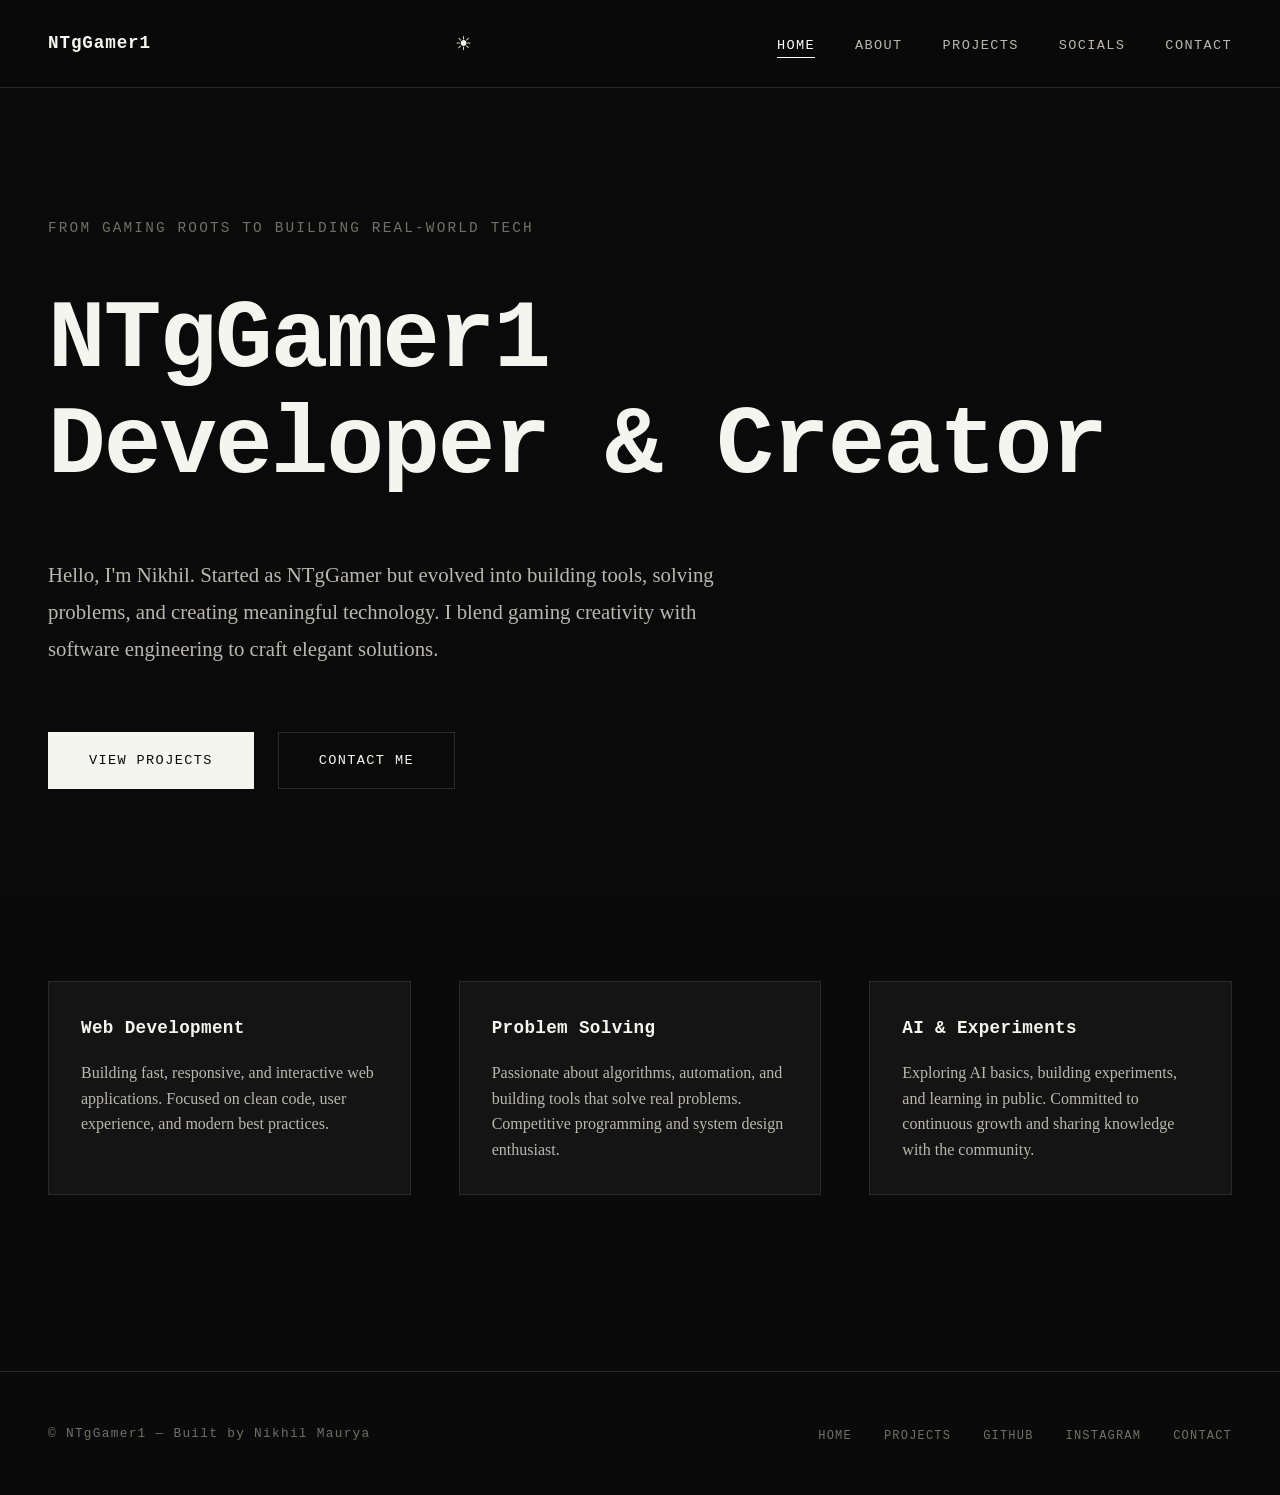
==== index.html @ 510b232a "feat: Add dark/light mode toggle with local storage persistence - Add theme toggle button in navigat" ====
<!DOCTYPE html>
<html lang="en">
<head>

    <meta charset="UTF-8">
    <meta name="viewport" content="width=device-width, initial-scale=1.0">
    <title>NTgGamer1 | Developer & Creator</title>
    <meta name="description" content="NTgGamer1 - Nikhil Maurya. Developer, creator, and builder blending gaming creativity with software engineering.">
    <link rel="stylesheet" href="/Styles/styles.css">
</head>
<body>
    <!-- Navigation -->
    <nav role="navigation" aria-label="Main navigation">
        <div class="container">
            <a href="index.html" class="nav-brand" aria-label="Home">NTgGamer1</a>
            <button class="hamburger" id="hamburgerBtn" aria-label="Toggle navigation menu" aria-expanded="false">
                <span class="hamburger-line"></span>
                <span class="hamburger-line"></span>
                <span class="hamburger-line"></span>
            </button>
            <button class="theme-toggle" id="themeToggle" aria-label="Toggle dark/light mode">
                <span id="themeIcon">☀</span>
            </button>
            <ul class="nav-links" id="navMenu">
                <li><a href="index.html" class="nav-link active">Home</a></li>
                <li><a href="about.html" class="nav-link">About</a></li>
                <li><a href="projects.html" class="nav-link">Projects</a></li>
                <li><a href="socials.html" class="nav-link">Socials</a></li>
                <li><a href="contact.html" class="nav-link">Contact</a></li>
            </ul>
        </div>
    </nav>
    <!-- Main Content -->
    <main>
        <!-- Home Page -->
        <section class="page active">
            <div class="container">
                <div class="hero">
                    <div class="hero-subtitle">From gaming roots to building real-world tech</div>
                    <h1>NTgGamer1<br>Developer & Creator</h1>
                    <p class="hero-description">
                        Hello, I'm Nikhil. Started as NTgGamer but evolved into building tools, solving problems, 
                        and creating meaningful technology. I blend gaming creativity with software engineering to craft 
                        elegant solutions.
                    </p>
                    <div class="cta-buttons">
                        <a href="projects.html" class="btn btn-primary">View Projects</a>
                        <a href="contact.html" class="btn">Contact Me</a>
                    </div>
                </div>
                
                <div class="highlights">
                    <div class="highlight-card">
                        <h3>Web Development</h3>
                        <p>
                            Building fast, responsive, and interactive web applications. 
                            Focused on clean code, user experience, and modern best practices.
                        </p>
                    </div>
                    <div class="highlight-card">
                        <h3>Problem Solving</h3>
                        <p>
                            Passionate about algorithms, automation, and building tools that solve real problems. 
                            Competitive programming and system design enthusiast.
                        </p>
                    </div>
                    <div class="highlight-card">
                        <h3>AI & Experiments</h3>
                        <p>
                            Exploring AI basics, building experiments, and learning in public. 
                            Committed to continuous growth and sharing knowledge with the community.
                        </p>
                    </div>
                </div>
            </div>
        </section>
    </main>
     <!-- Footer -->
    <footer>
        <div class="container">
            <div class="footer-tagline">© NTgGamer1 — Built by Nikhil Maurya</div>
            <ul class="footer-links">
                <li><a href="index.html">Home</a></li>
                <li><a href="projects.html">Projects</a></li>
                <li><a href="https://github.com/ntggamer1" target="_blank" rel="noopener noreferrer">GitHub</a></li>
                <li><a href="https://www.instagram.com/_fitnikhil01/" target="_blank" rel="noopener noreferrer">Instagram</a></li>
                <li><a href="contact.html">Contact</a></li>
            </ul>
        </div>
    </footer>


    <script src="/JavaScript/script.js"></script>
</body>
</html>
---- Styles/styles.css ----
/* CSS Variables */
:root {
    --color-bg-primary: #0a0a0a;
    --color-bg-secondary: #141414;
    --color-bg-tertiary: #1c1c1c;
    --color-text-primary: #f5f5f0;
    --color-text-secondary: #b8b8b0;
    --color-text-muted: #707068;
    --color-accent: #e8e8e0;
    --color-border: #2a2a2a;
    --color-hover: #ffffff;
    
    --font-display: 'Courier New', monospace;
    --font-body: 'Georgia', serif;
    --font-mono: 'Consolas', 'Monaco', monospace;
    
    --transition-smooth: all 0.4s cubic-bezier(0.4, 0, 0.2, 1);
    --transition-fast: all 0.2s ease;
}

/* Global Resets */
* {
    margin: 0;
    padding: 0;
    box-sizing: border-box;
}

html {
    scroll-behavior: smooth;
    font-size: 16px;
}

body {
    font-family: var(--font-body);
    background-color: var(--color-bg-primary);
    color: var(--color-text-primary);
    line-height: 1.7;
    overflow-x: hidden;
    position: relative;
}

/* Background Grain Effect */
body::before {
    content: '';
    position: fixed;
    top: 0;
    left: 0;
    width: 100%;
    height: 100%;
    background-image: 
        repeating-linear-gradient(
            0deg,
            transparent,
            transparent 2px,
            rgba(255, 255, 255, 0.01) 2px,
            rgba(255, 255, 255, 0.01) 4px
        );
    pointer-events: none;
    z-index: 1;
    opacity: 0.5;
}

/* Navigation */
nav {
    position: fixed;
    top: 0;
    left: 0;
    right: 0;
    background: rgba(10, 10, 10, 0.95);
    backdrop-filter: blur(10px);
    border-bottom: 1px solid var(--color-border);
    padding: 1.5rem 3rem;
    z-index: 100;
    animation: slideDown 0.6s ease;
}

@keyframes slideDown {
    from {
        transform: translateY(-100%);
        opacity: 0;
    }
    to {
        transform: translateY(0);
        opacity: 1;
    }
}

nav .container {
    max-width: 1400px;
    margin: 0 auto;
    display: flex;
    justify-content: space-between;
    align-items: center;
}

.nav-brand {
    font-family: var(--font-display);
    font-size: 1.1rem;
    letter-spacing: 0.05em;
    color: var(--color-text-primary);
    text-decoration: none;
    font-weight: bold;
}

.nav-links {
    display: flex;
    gap: 2.5rem;
    list-style: none;
}

.nav-links a {
    font-family: var(--font-mono);
    font-size: 0.85rem;
    color: var(--color-text-secondary);
    text-decoration: none;
    text-transform: uppercase;
    letter-spacing: 0.1em;
    transition: var(--transition-fast);
    position: relative;
}

.nav-links a::after {
    content: '';
    position: absolute;
    bottom: -5px;
    left: 0;
    width: 0;
    height: 1px;
    background: var(--color-hover);
    transition: var(--transition-fast);
}

.nav-links a:hover,
.nav-links a.active {
    color: var(--color-hover);
}

.nav-links a:hover::after,
.nav-links a.active::after {
    width: 100%;
}

/* Hamburger Menu */
.hamburger {
    display: none;
    flex-direction: column;
    background: none;
    border: none;
    cursor: pointer;
    padding: 0.5rem;
    z-index: 101;
}

.hamburger-line {
    width: 25px;
    height: 2px;
    background: var(--color-text-primary);
    margin: 5px 0;
    transition: var(--transition-smooth);
    border-radius: 2px;
}

.hamburger.active .hamburger-line:nth-child(1) {
    transform: rotate(45deg) translate(8px, 8px);
}

.hamburger.active .hamburger-line:nth-child(2) {
    opacity: 0;
}

.hamburger.active .hamburger-line:nth-child(3) {
    transform: rotate(-45deg) translate(8px, -8px);
}

/* Theme Toggle Button */
.theme-toggle {
    background: none;
    border: none;
    color: var(--color-text-primary);
    font-size: 1.2rem;
    cursor: pointer;
    padding: 0.5rem;
    display: flex;
    align-items: center;
    justify-content: center;
    transition: var(--transition-smooth);
}

.theme-toggle:hover {
    color: var(--color-accent);
    transform: rotate(20deg);
}

/* Light Mode */
body.light-mode {
    --color-bg-primary: #ffffff;
    --color-bg-secondary: #f5f5f5;
    --color-bg-tertiary: #eeeeee;
    --color-text-primary: #0a0a0a;
    --color-text-secondary: #333333;
    --color-text-muted: #666666;
    --color-accent: #333333;
    --color-border: #d0d0d0;
    --color-hover: #000000;
}

body.light-mode nav {
    background: rgba(255, 255, 255, 0.95);
}

/* Main Container */
main {
    position: relative;
    z-index: 2;
}

/* Page Sections */
.page {
    display: none;
    min-height: 100vh;
    padding: 120px 3rem 80px;
    animation: fadeIn 0.6s ease;
}

.page.active {
    display: block;
}

@keyframes fadeIn {
    from {
        opacity: 0;
        transform: translateY(20px);
    }
    to {
        opacity: 1;
        transform: translateY(0);
    }
}

.container {
    max-width: 1400px;
    margin: 0 auto;
}

/* Typography */
h1 {
    font-family: var(--font-display);
    font-size: clamp(3rem, 8vw, 6rem);
    line-height: 1.1;
    letter-spacing: -0.02em;
    margin-bottom: 1.5rem;
    font-weight: bold;
}

h2 {
    font-family: var(--font-display);
    font-size: clamp(2rem, 5vw, 3.5rem);
    line-height: 1.2;
    margin-bottom: 1rem;
    letter-spacing: -0.01em;
}

h3 {
    font-family: var(--font-mono);
    font-size: 1.5rem;
    margin-bottom: 0.75rem;
    letter-spacing: 0.02em;
}

p {
    font-size: 1.1rem;
    color: var(--color-text-secondary);
    max-width: 70ch;
}

/* Hero Section */
.hero {
    display: flex;
    flex-direction: column;
    justify-content: center;
    min-height: 85vh;
    gap: 2rem;
}

.hero-subtitle {
    font-family: var(--font-mono);
    font-size: 0.9rem;
    color: var(--color-text-muted);
    text-transform: uppercase;
    letter-spacing: 0.15em;
    margin-bottom: 1rem;
}

.hero-description {
    font-size: 1.3rem;
    color: var(--color-text-secondary);
    max-width: 65ch;
    line-height: 1.8;
    margin-bottom: 2rem;
}

.cta-buttons {
    display: flex;
    gap: 1.5rem;
    flex-wrap: wrap;
}

.btn {
    font-family: var(--font-mono);
    padding: 1rem 2.5rem;
    font-size: 0.85rem;
    text-transform: uppercase;
    letter-spacing: 0.1em;
    text-decoration: none;
    border: 1px solid var(--color-border);
    background: transparent;
    color: var(--color-text-primary);
    cursor: pointer;
    transition: var(--transition-smooth);
    position: relative;
    overflow: hidden;
}

.btn::before {
    content: '';
    position: absolute;
    top: 0;
    left: -100%;
    width: 100%;
    height: 100%;
    background: var(--color-accent);
    transition: var(--transition-smooth);
    z-index: -1;
}

.btn:hover {
    color: var(--color-bg-primary);
    border-color: var(--color-accent);
}

.btn:hover::before {
    left: 0;
}

.btn-primary {
    background: var(--color-text-primary);
    color: var(--color-bg-primary);
    border-color: var(--color-text-primary);
}

.btn-primary::before {
    background: var(--color-bg-primary);
}

.btn-primary:hover {
    background: transparent;
    color: var(--color-text-primary);
}

/* Highlights Grid */
.highlights {
    margin-top: 6rem;
    display: grid;
    grid-template-columns: repeat(auto-fit, minmax(300px, 1fr));
    gap: 3rem;
}

.highlight-card {
    padding: 2rem;
    border: 1px solid var(--color-border);
    background: var(--color-bg-secondary);
    transition: var(--transition-smooth);
}

.highlight-card:hover {
    border-color: var(--color-text-muted);
    transform: translateY(-5px);
}

.highlight-card h3 {
    font-size: 1.1rem;
    margin-bottom: 1rem;
    color: var(--color-text-primary);
}

.highlight-card p {
    font-size: 1rem;
    line-height: 1.6;
}

/* Section Header */
.section-header {
    margin-bottom: 4rem;
    max-width: 800px;
}

.section-label {
    font-family: var(--font-mono);
    font-size: 0.8rem;
    color: var(--color-text-muted);
    text-transform: uppercase;
    letter-spacing: 0.15em;
    margin-bottom: 1rem;
    display: block;
}


/* Timeline */
.timeline {
    position: relative;
    padding-left: 3rem;
}

.timeline::before {
    content: '';
    position: absolute;
    left: 0;
    top: 0;
    bottom: 0;
    width: 1px;
    background: var(--color-border);
}

.timeline-item {
    position: relative;
    margin-bottom: 4rem;
    padding-bottom: 4rem;
    border-bottom: 1px solid var(--color-border);
}

.timeline-item:last-child {
    border-bottom: none;
}

.timeline-item::before {
    content: '';
    position: absolute;
    left: -3.375rem;
    top: 0.5rem;
    width: 9px;
    height: 9px;
    border-radius: 50%;
    background: var(--color-text-primary);
    border: 2px solid var(--color-bg-primary);
}

.timeline-date {
    font-family: var(--font-mono);
    font-size: 0.85rem;
    color: var(--color-text-muted);
    margin-bottom: 0.5rem;
    text-transform: uppercase;
    letter-spacing: 0.1em;
}

.timeline-content h3 {
    font-size: 1.5rem;
    margin-bottom: 0.5rem;
}

.timeline-content .institution {
    font-family: var(--font-mono);
    font-size: 0.9rem;
    color: var(--color-text-muted);
    margin-bottom: 1rem;
}

.timeline-content p {
    margin-bottom: 1rem;
}

.achievements {
    margin-top: 1.5rem;
}

.achievements h4 {
    font-family: var(--font-mono);
    font-size: 0.9rem;
    color: var(--color-text-primary);
    margin-bottom: 0.75rem;
    text-transform: uppercase;
    letter-spacing: 0.1em;
}

.achievements ul {
    list-style: none;
    padding-left: 0;
}

.achievements li {
    font-size: 1rem;
    color: var(--color-text-secondary);
    margin-bottom: 0.5rem;
    padding-left: 1.5rem;
    position: relative;
}

.achievements li::before {
    content: '—';
    position: absolute;
    left: 0;
    color: var(--color-text-muted);
}

/* Form Confirmation */
.form-confirmation {
    display: none;
    opacity: 0;
    transition: opacity 0.4s ease;
    padding: 2rem;
    background: var(--color-bg-secondary);
    border-left: 4px solid var(--color-accent);
    border-radius: 4px;
    margin-top: 2rem;
}

.form-confirmation.show {
    display: block;
    opacity: 1;
}

.form-confirmation h3 {
    margin-bottom: 0.5rem;
    color: var(--color-accent);
}

.form-confirmation p {
    color: var(--color-text-secondary);
}

/* Projects Grid */
.filter-bar {
    margin-bottom: 3rem;
    display: flex;
    gap: 1rem;
    flex-wrap: wrap;
}

.filter-btn {
    font-family: var(--font-mono);
    padding: 0.5rem 1.5rem;
    font-size: 0.75rem;
    text-transform: uppercase;
    letter-spacing: 0.1em;
    border: 1px solid var(--color-border);
    background: transparent;
    color: var(--color-text-secondary);
    cursor: pointer;
    transition: var(--transition-fast);
}

.filter-btn:hover,
.filter-btn.active {
    background: var(--color-text-primary);
    color: var(--color-bg-primary);
    border-color: var(--color-text-primary);
}

.projects-grid {
    display: grid;
    grid-template-columns: repeat(auto-fill, minmax(350px, 1fr));
    gap: 2rem;
}

.project-card {
    border: 1px solid var(--color-border);
    background: var(--color-bg-secondary);
    padding: 2rem;
    transition: var(--transition-smooth);
    cursor: pointer;
    display: flex;
    flex-direction: column;
}

.project-card:hover {
    border-color: var(--color-text-primary);
    transform: translateY(-5px);
}

.project-card h3 {
    font-size: 1.3rem;
    margin-bottom: 1rem;
}

.project-card .description {
    font-size: 1rem;
    color: var(--color-text-secondary);
    margin-bottom: 1.5rem;
    flex-grow: 1;
}

.tech-stack {
    display: flex;
    flex-wrap: wrap;
    gap: 0.5rem;
    margin-bottom: 1.5rem;
}

.tech-tag {
    font-family: var(--font-mono);
    font-size: 0.7rem;
    padding: 0.25rem 0.75rem;
    background: var(--color-bg-tertiary);
    color: var(--color-text-muted);
    text-transform: uppercase;
    letter-spacing: 0.05em;
}

.project-links {
    display: flex;
    gap: 1rem;
}

.project-link {
    font-family: var(--font-mono);
    font-size: 0.75rem;
    color: var(--color-text-secondary);
    text-decoration: none;
    text-transform: uppercase;
    letter-spacing: 0.1em;
    transition: var(--transition-fast);
    position: relative;
}

.project-link::after {
    content: '→';
    margin-left: 0.5rem;
    transition: var(--transition-fast);
}

.project-link:hover {
    color: var(--color-hover);
}

.project-link:hover::after {
    margin-left: 0.75rem;
}

/* Socials Grid */
.socials-grid {
    display: grid;
    grid-template-columns: repeat(auto-fill, minmax(200px, 1fr));
    gap: 1.5rem;
    max-width: 900px;
}

.social-card {
    border: 1px solid var(--color-border);
    background: var(--color-bg-secondary);
    padding: 2rem;
    text-align: center;
    transition: var(--transition-smooth);
    text-decoration: none;
    display: block;
}

.social-card:hover {
    border-color: var(--color-text-primary);
    transform: translateY(-5px);
}

.social-icon {
    font-size: 2rem;
    margin-bottom: 1rem;
    display: block;
}

.social-card h3 {
    font-family: var(--font-mono);
    font-size: 0.85rem;
    color: var(--color-text-primary);
    margin-bottom: 0.5rem;
    text-transform: uppercase;
    letter-spacing: 0.1em;
}

.social-card .username {
    font-family: var(--font-mono);
    font-size: 0.75rem;
    color: var(--color-text-muted);
}

/* Contact Form */
.contact-content {
    max-width: 700px;
}

.form-group {
    margin-bottom: 2rem;
}

.form-group label {
    font-family: var(--font-mono);
    font-size: 0.75rem;
    color: var(--color-text-secondary);
    text-transform: uppercase;
    letter-spacing: 0.1em;
    display: block;
    margin-bottom: 0.75rem;
}

.form-group input,
.form-group textarea {
    width: 100%;
    padding: 1rem;
    font-family: var(--font-body);
    font-size: 1rem;
    background: var(--color-bg-secondary);
    border: 1px solid var(--color-border);
    color: var(--color-text-primary);
    transition: var(--transition-fast);
}

.form-group input:focus,
.form-group textarea:focus {
    outline: none;
    border-color: var(--color-text-primary);
}

.form-group textarea {
    min-height: 150px;
    resize: vertical;
}

.contact-alt {
    margin-top: 3rem;
    padding-top: 3rem;
    border-top: 1px solid var(--color-border);
}

.contact-alt h3 {
    font-size: 1.2rem;
    margin-bottom: 1rem;
}

.contact-info {
    display: flex;
    flex-direction: column;
    gap: 1rem;
}

.contact-info a {
    font-family: var(--font-mono);
    font-size: 0.9rem;
    color: var(--color-text-secondary);
    text-decoration: none;
    transition: var(--transition-fast);
}

.contact-info a:hover {
    color: var(--color-hover);
}

/* Extra Large Screens (1440px and up) */
@media (min-width: 1441px) {
    .container {
        max-width: 1600px;
        padding: 0 4rem;
    }
    
    .page {
        padding: 130px 4rem 90px;
    }
    
    h1 {
        font-size: clamp(3rem, 8vw, 7rem);
    }
    
    h2 {
        font-size: clamp(2.5rem, 5vw, 4rem);
    }
    
    p {
        font-size: 1.15rem;
    }
    
    .highlights {
        gap: 4rem;
    }
    
    .projects-grid {
        grid-template-columns: repeat(auto-fill, minmax(400px, 1fr));
        gap: 3rem;
    }
}

/* Tablet and Large Devices (769px to 1024px) */
@media (min-width: 769px) and (max-width: 1024px) {
    .page {
        padding: 110px 2.5rem 70px;
    }
    
    h1 {
        font-size: clamp(2.5rem, 6vw, 4rem);
    }
    
    h2 {
        font-size: clamp(1.8rem, 4.5vw, 3rem);
    }
    
    .highlights {
        grid-template-columns: repeat(2, 1fr);
        gap: 2.5rem;
    }
    
    .projects-grid {
        grid-template-columns: repeat(2, 1fr);
        gap: 2rem;
    }
    
    .socials-grid {
        grid-template-columns: repeat(2, 1fr);
        gap: 1.5rem;
    }
    
    .timeline {
        padding-left: 2.5rem;
    }
    
    .timeline-item::before {
        left: -3rem;
    }
}

/* Small Phones (max-width 480px) */
@media (max-width: 480px) {
    nav {
        padding: 0.75rem 1rem;
    }
    
    nav .container {
        gap: 0.5rem;
    }
    
    .nav-brand {
        font-size: 0.95rem;
    }
    
    .theme-toggle {
        font-size: 1rem;
        padding: 0.3rem;
    }
    
    .hamburger {
        display: flex;
    }
    
    .nav-links {
        display: none;
        position: absolute;
        top: 60px;
        left: 0;
        right: 0;
        flex-direction: column;
        background: var(--color-bg-secondary);
        border-top: 1px solid var(--color-border);
        padding: 1rem 1.5rem;
        gap: 0;
        z-index: 100;
    }
    
    .nav-links.active {
        display: flex;
    }
    
    .nav-links li {
        border-bottom: 1px solid var(--color-border);
        padding: 1rem 0;
    }
    
    .nav-links li:last-child {
        border-bottom: none;
    }
    
    .nav-links a {
        font-size: 0.8rem;
        display: block;
    }
    
    .page {
        padding: 90px 1rem 50px;
    }
    
    h1 {
        font-size: 2rem;
        margin-bottom: 1rem;
    }
    
    h2 {
        font-size: 1.5rem;
    }
    
    h3 {
        font-size: 1.2rem;
    }
    
    p {
        font-size: 1rem;
    }
    
    .hero-subtitle {
        font-size: 0.8rem;
    }
    
    .hero-description {
        font-size: 1.05rem;
    }
    
    .cta-buttons {
        gap: 1rem;
        flex-direction: column;
    }
    
    .btn {
        width: 100%;
        text-align: center;
        padding: 1.2rem 1.5rem;
    }
    
    .highlights {
        grid-template-columns: 1fr;
        gap: 1.5rem;
    }
    
    .projects-grid {
        grid-template-columns: 1fr;
        gap: 1.5rem;
    }
    
    .socials-grid {
        grid-template-columns: 1fr;
        gap: 1.5rem;
    }
    
    .timeline {
        padding-left: 1.5rem;
    }
    
    .timeline-item::before {
        left: -2.25rem;
    }
    
    .timeline-item {
        margin-bottom: 3rem;
        padding-bottom: 3rem;
    }
    
    .section-header {
        margin-bottom: 2.5rem;
    }
    
    .filter-bar {
        margin-bottom: 2rem;
        gap: 0.5rem;
    }
    
    .filter-btn {
        padding: 0.4rem 1rem;
        font-size: 0.7rem;
    }
    
    .form-group input,
    .form-group textarea {
        padding: 0.875rem;
    }
    
    .contact-alt {
        margin-top: 2rem;
        padding-top: 2rem;
    }
    
    footer {
        padding: 2rem 1rem;
        margin-top: 4rem;
    }
    
    footer .container {
        flex-direction: column;
        align-items: flex-start;
    }
    
    .footer-tagline {
        font-size: 0.7rem;
    }
    
    .footer-links {
        display: none;
    }
    
    .nav-links a::after {
        display: none;
    }
}

/* Mobile Devices (481px to 768px) */
@media (min-width: 481px) and (max-width: 768px) {
    nav {
        padding: 1rem 1.5rem;
    }
    
    .nav-brand {
        font-size: 1rem;
    }
    
    .hamburger {
        display: flex;
    }
    
    .nav-links {
        display: none;
        position: absolute;
        top: 60px;
        left: 0;
        right: 0;
        flex-direction: column;
        background: var(--color-bg-secondary);
        border-top: 1px solid var(--color-border);
        padding: 1.5rem;
        gap: 0;
        z-index: 100;
    }
    
    .nav-links.active {
        display: flex;
    }
    
    .nav-links li {
        border-bottom: 1px solid var(--color-border);
        padding: 1.2rem 0;
    }
    
    .nav-links li:last-child {
        border-bottom: none;
    }
    
    .nav-links a {
        font-size: 0.85rem;
        display: block;
    }
    
    .page {
        padding: 110px 1.5rem 65px;
    }
    
    h1 {
        font-size: 2.7rem;
    }
    
    h2 {
        font-size: 1.8rem;
    }
    
    .cta-buttons {
        flex-direction: column;
    }
    
    .btn {
        width: 100%;
    }
    
    .highlights {
        grid-template-columns: 1fr;
        gap: 2rem;
    }
    
    .projects-grid {
        grid-template-columns: 1fr;
        gap: 1.5rem;
    }
    
    .socials-grid {
        grid-template-columns: 1fr;
        gap: 1.5rem;
    }
    
    .timeline {
        padding-left: 2rem;
    }
    
    .timeline-item::before {
        left: -2.625rem;
    }
    
    .filter-bar {
        gap: 0.5rem;
    }
    
    .filter-btn {
        padding: 0.45rem 1.25rem;
        font-size: 0.7rem;
    }
    
    footer .container {
        flex-direction: column;
        gap: 1.5rem;
    }
    
    .footer-links {
        display: none;
    }
    
    .nav-links a::after {
        display: none;
    }
}

/* Footer */
footer {
    position: relative;
    z-index: 2;
    border-top: 1px solid var(--color-border);
    padding: 3rem;
    margin-top: 6rem;
}

footer .container {
    display: flex;
    justify-content: space-between;
    align-items: center;
    flex-wrap: wrap;
    gap: 2rem;
}

.footer-tagline {
    font-family: var(--font-mono);
    font-size: 0.8rem;
    color: var(--color-text-muted);
    letter-spacing: 0.1em;
}

.footer-links {
    display: flex;
    gap: 2rem;
    list-style: none;
}

.footer-links a {
    font-family: var(--font-mono);
    font-size: 0.75rem;
    color: var(--color-text-muted);
    text-decoration: none;
    text-transform: uppercase;
    letter-spacing: 0.1em;
    transition: var(--transition-fast);
}

.footer-links a:hover {
    color: var(--color-hover);
}

/* Responsive */
@media (max-width: 768px) {
    nav {
        padding: 1rem 1.25rem;
    }
    
    .nav-links {
        display: none;
        position: absolute;
        top: 60px;
        left: 0;
        right: 0;
        flex-direction: column;
        background: var(--color-bg-secondary);
        border-top: 1px solid var(--color-border);
        padding: 1.5rem;
        gap: 0;
        z-index: 100;
    }
    
    .nav-links.active {
        display: flex;
    }
    
    .nav-links li {
        border-bottom: 1px solid var(--color-border);
        padding: 1rem 0;
    }
    
    .nav-links li:last-child {
        border-bottom: none;
    }
    
    .nav-links a {
        font-size: 0.85rem;
        display: block;
    }
    
    .hamburger {
        display: flex;
    }
    
    .theme-toggle {
        top: 1rem;
        right: 1.5rem;
        padding: 0.5rem 0.75rem;
        font-size: 0.65rem;
    }
    
    .page {
        padding: 100px 1.5rem 60px;
    }
    
    h1 {
        font-size: 2.5rem;
    }
    
    h2 {
        font-size: 2rem;
    }
    
    .highlights {
        grid-template-columns: 1fr;
    }
    
    .projects-grid {
        grid-template-columns: 1fr;
    }
    
    .socials-grid {
        grid-template-columns: 1fr;
    }
    
    .timeline {
        padding-left: 2rem;
    }
    
    .cta-buttons {
        flex-direction: column;
    }
    
    .btn {
        text-align: center;
    }
    
    footer .container {
        flex-direction: column;
        text-align: center;
    }
    
    .footer-links {
        display: none;
    }
    
    nav .container {
        gap: 1rem;
    }
    
    .nav-links a::after {
        display: none;
    }
}
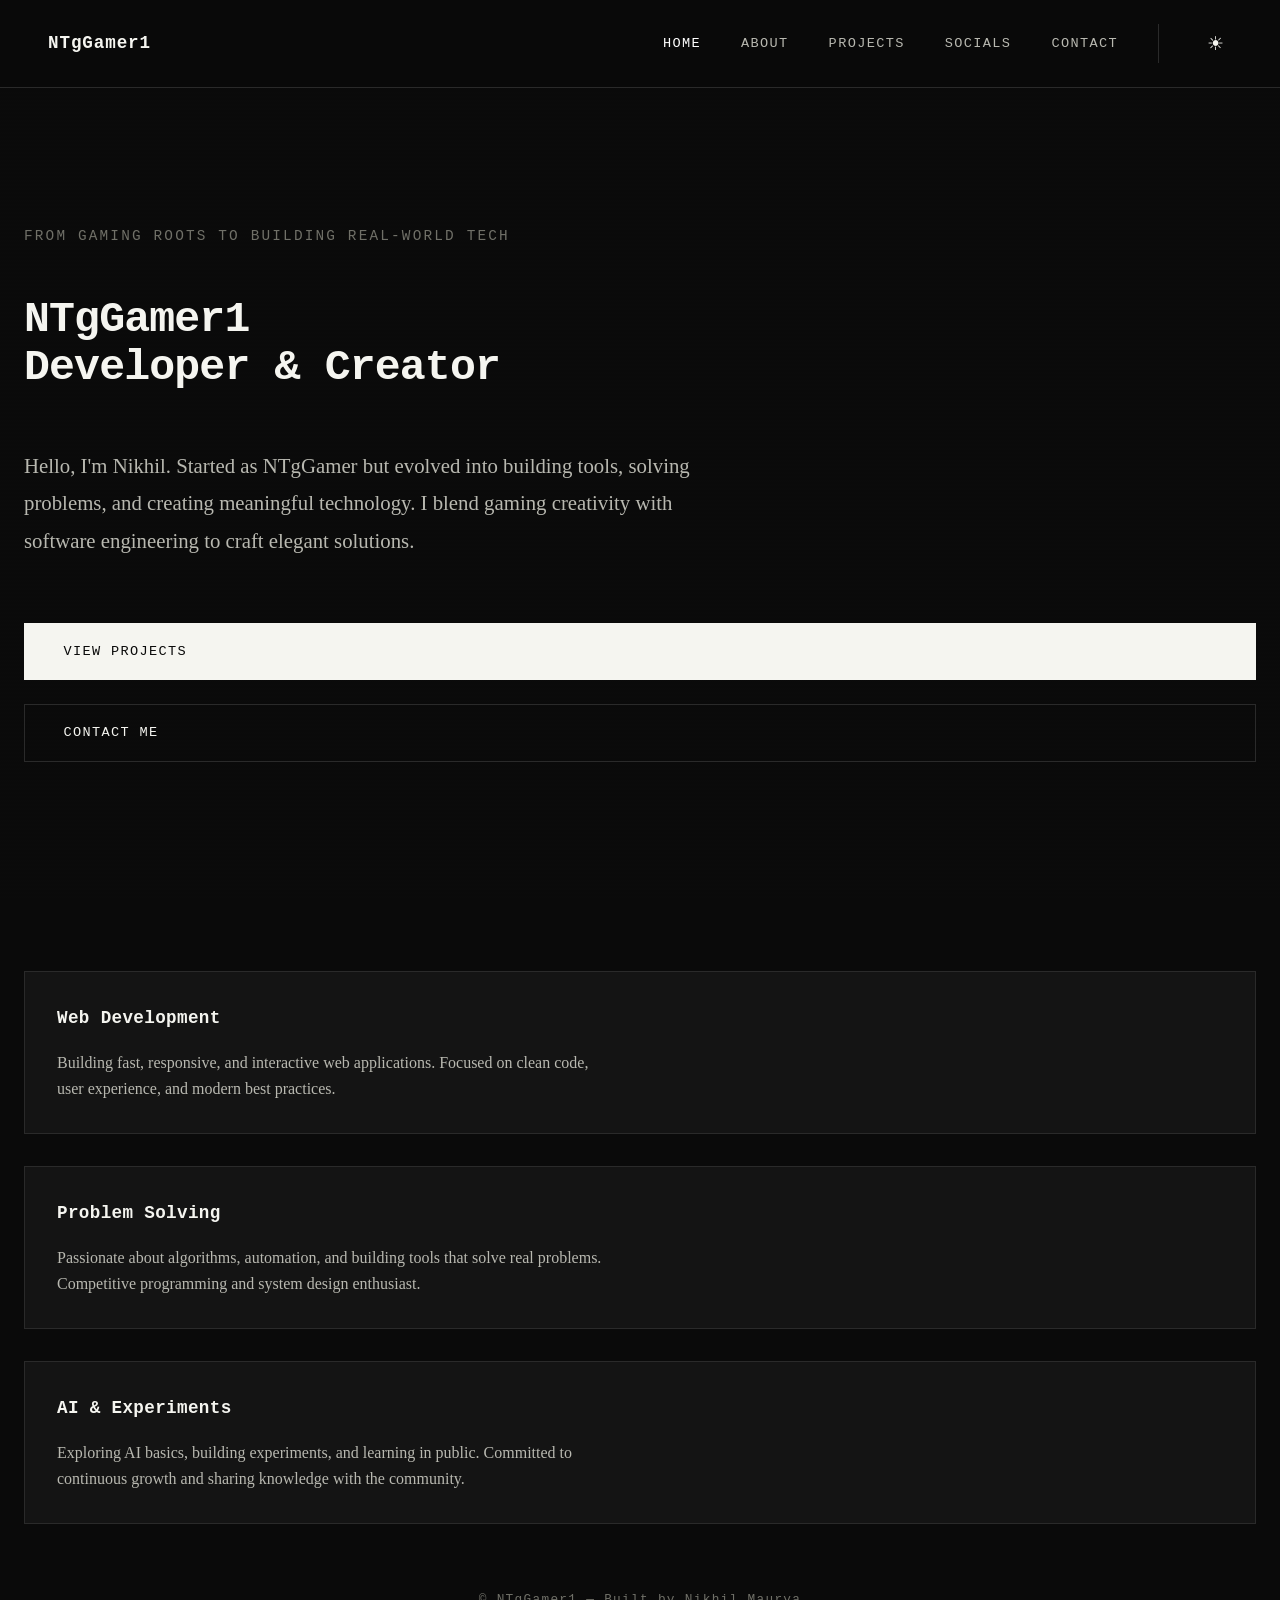
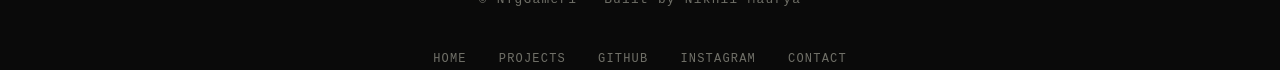
==== commit ea3bfd53: "refactor: Reposition theme toggle button to end of navbar Navbar Structure: - Desktop: Brand → Nav L" ====
--- a/index.html
+++ b/index.html
@@ -6,7 +6,7 @@
     <meta name="viewport" content="width=device-width, initial-scale=1.0">
     <title>NTgGamer1 | Developer & Creator</title>
     <meta name="description" content="NTgGamer1 - Nikhil Maurya. Developer, creator, and builder blending gaming creativity with software engineering.">
-    <link rel="stylesheet" href="/Styles/styles.css">
+    <link rel="stylesheet" href="/Styles/styles.min.css">
 </head>
 <body>
     <!-- Navigation -->
@@ -18,15 +18,17 @@
                 <span class="hamburger-line"></span>
                 <span class="hamburger-line"></span>
             </button>
-            <button class="theme-toggle" id="themeToggle" aria-label="Toggle dark/light mode">
-                <span id="themeIcon">☀</span>
-            </button>
             <ul class="nav-links" id="navMenu">
                 <li><a href="index.html" class="nav-link active">Home</a></li>
                 <li><a href="about.html" class="nav-link">About</a></li>
                 <li><a href="projects.html" class="nav-link">Projects</a></li>
                 <li><a href="socials.html" class="nav-link">Socials</a></li>
                 <li><a href="contact.html" class="nav-link">Contact</a></li>
+                <li class="nav-item-theme">
+                    <button class="theme-toggle" id="themeToggle" aria-label="Toggle dark/light mode">
+                        <span id="themeIcon">☀</span>
+                    </button>
+                </li>
             </ul>
         </div>
     </nav>
@@ -90,6 +92,6 @@
     </footer>
 
 
-    <script src="/JavaScript/script.js"></script>
+    <script src="/JavaScript/script.min.js"></script>
 </body>
 </html>
--- a/Styles/styles.min.css
+++ b/Styles/styles.min.css
@@ -0,0 +1 @@
+:root{--color-bg-primary:#0a0a0a;--color-bg-secondary:#141414;--color-bg-tertiary:#1c1c1c;--color-text-primary:#f5f5f0;--color-text-secondary:#b8b8b0;--color-text-muted:#707068;--color-accent:#e8e8e0;--color-border:#2a2a2a;--color-hover:#ffffff;--font-display:'Courier New',monospace;--font-body:'Georgia',serif;--font-mono:'Consolas','Monaco',monospace;--transition-smooth:all 0.4s cubic-bezier(0.4,0,0.2,1);--transition-fast:all 0.2s ease;}*{margin:0;padding:0;box-sizing:border-box;}html{scroll-behavior:smooth;font-size:16px;}body{font-family:var(--font-body);background-color:var(--color-bg-primary);color:var(--color-text-primary);line-height:1.7;overflow-x:hidden;position:relative;}body::before{content:'';position:fixed;top:0;left:0;width:100%;height:100%;background-image:repeating-linear-gradient( 0deg,transparent,transparent 2px,rgba(255,255,255,0.01) 2px,rgba(255,255,255,0.01) 4px );pointer-events:none;z-index:1;opacity:0.5;}nav{position:fixed;top:0;left:0;right:0;background:rgba(10,10,10,0.95);backdrop-filter:blur(10px);border-bottom:1px solid var(--color-border);padding:1.5rem 3rem;z-index:100;animation:slideDown 0.6s ease;}@keyframes slideDown{from{transform:translateY(-100%);opacity:0;}to{transform:translateY(0);opacity:1;}}nav .container{max-width:1400px;margin:0 auto;display:flex;justify-content:flex-start;align-items:center;gap:1rem;}.nav-brand{font-family:var(--font-display);font-size:clamp(0.95rem,2vw,1.1rem);letter-spacing:0.05em;color:var(--color-text-primary);text-decoration:none;font-weight:bold;}.nav-links{display:flex;gap:2.5rem;list-style:none;margin-left:auto;align-items:center;}.nav-item-theme{list-style:none;padding-left:2.5rem;border-left:1px solid var(--color-border);}.nav-links a{font-family:var(--font-mono);font-size:clamp(0.7rem,1.5vw,0.85rem);color:var(--color-text-secondary);text-decoration:none;text-transform:uppercase;letter-spacing:0.1em;transition:var(--transition-fast);position:relative;}.nav-links a::after{content:'';position:absolute;bottom:-5px;left:0;width:0;height:1px;background:var(--color-hover);transition:var(--transition-fast);}.nav-links a:hover,.nav-links a.active{color:var(--color-hover);}.nav-links a:hover::after,.nav-links a.active::after{width:100%;}.hamburger{display:none;flex-direction:column;background:none;border:none;cursor:pointer;padding:0.5rem;z-index:101;margin-left:auto;}.hamburger-line{width:clamp(20px,5vw,25px);height:2px;background:var(--color-text-primary);margin:clamp(3px,1vw,5px) 0;transition:var(--transition-smooth);border-radius:2px;}.hamburger.active .hamburger-line:nth-child(1){transform:rotate(45deg) translate(8px,8px);}.hamburger.active .hamburger-line:nth-child(2){opacity:0;}.hamburger.active .hamburger-line:nth-child(3){transform:rotate(-45deg) translate(8px,-8px);}.theme-toggle{background:none;border:none;color:var(--color-text-primary);font-size:clamp(1rem,2vw,1.2rem);cursor:pointer;padding:clamp(0.4rem,1vw,0.5rem);display:flex;align-items:center;justify-content:center;transition:var(--transition-smooth);flex-shrink:0;}.theme-toggle:hover{color:var(--color-accent);transform:rotate(20deg);}body.light-mode{--color-bg-primary:#ffffff;--color-bg-secondary:#f5f5f5;--color-bg-tertiary:#eeeeee;--color-text-primary:#0a0a0a;--color-text-secondary:#333333;--color-text-muted:#666666;--color-accent:#333333;--color-border:#d0d0d0;--color-hover:#000000;}body.light-mode nav{background:rgba(255,255,255,0.95);}main{position:relative;z-index:2;}.page{display:none;min-height:100vh;padding:120px 3rem 80px;animation:fadeIn 0.6s ease;}.page.active{display:block;}@keyframes fadeIn{from{opacity:0;transform:translateY(20px);}to{opacity:1;transform:translateY(0);}}@keyframes slideInLeft{from{opacity:0;transform:translateX(-30px);}to{opacity:1;transform:translateX(0);}}@keyframes slideInRight{from{opacity:0;transform:translateX(30px);}to{opacity:1;transform:translateX(0);}}@keyframes slideInUp{from{opacity:0;transform:translateY(30px);}to{opacity:1;transform:translateY(0);}}@keyframes scaleIn{from{opacity:0;transform:scale(0.9);}to{opacity:1;transform:scale(1);}}.highlight-card.animate,.project-card.animate,.social-card.animate,.timeline-item.animate{animation:slideInUp 0.6s ease forwards;}.section-header.animate{animation:slideInLeft 0.6s ease forwards;}.animate[style*="animation-delay"]{opacity:0;}.container{max-width:1400px;margin:0 auto;}h1{font-family:var(--font-display);font-size:clamp(3rem,8vw,6rem);line-height:1.1;letter-spacing:-0.02em;margin-bottom:1.5rem;font-weight:bold;}h2{font-family:var(--font-display);font-size:clamp(2rem,5vw,3.5rem);line-height:1.2;margin-bottom:1rem;letter-spacing:-0.01em;}h3{font-family:var(--font-mono);font-size:clamp(1.1rem,3vw,1.5rem);margin-bottom:0.75rem;letter-spacing:0.02em;}p{font-size:clamp(0.95rem,2vw,1.1rem);color:var(--color-text-secondary);max-width:70ch;line-height:1.6;}.hero{display:flex;flex-direction:column;justify-content:center;min-height:85vh;gap:2rem;}.hero-subtitle{font-family:var(--font-mono);font-size:clamp(0.75rem,1.5vw,0.9rem);color:var(--color-text-muted);text-transform:uppercase;letter-spacing:0.15em;margin-bottom:clamp(0.75rem,2vw,1rem);}.hero-description{font-size:clamp(1rem,2.5vw,1.3rem);color:var(--color-text-secondary);max-width:65ch;line-height:1.8;margin-bottom:clamp(1.5rem,3vw,2rem);}.cta-buttons{display:flex;gap:1.5rem;flex-wrap:wrap;}.btn{font-family:var(--font-mono);padding:clamp(0.75rem,1.5vw,1rem) clamp(1.5rem,3vw,2.5rem);font-size:clamp(0.75rem,1.5vw,0.85rem);text-transform:uppercase;letter-spacing:0.1em;text-decoration:none;border:1px solid var(--color-border);background:transparent;color:var(--color-text-primary);cursor:pointer;transition:var(--transition-smooth);position:relative;overflow:hidden;}.btn::before{content:'';position:absolute;top:0;left:-100%;width:100%;height:100%;background:var(--color-accent);transition:var(--transition-smooth);z-index:-1;}.btn:hover{color:var(--color-bg-primary);border-color:var(--color-accent);}.btn:hover::before{left:0;}.btn-primary{background:var(--color-text-primary);color:var(--color-bg-primary);border-color:var(--color-text-primary);}.btn-primary::before{background:var(--color-bg-primary);}.btn-primary:hover{background:transparent;color:var(--color-text-primary);}.highlights{margin-top:6rem;display:grid;grid-template-columns:repeat(auto-fit,minmax(300px,1fr));gap:3rem;}.highlight-card{padding:2rem;border:1px solid var(--color-border);background:var(--color-bg-secondary);transition:var(--transition-smooth);}.highlight-card:hover{border-color:var(--color-text-muted);transform:translateY(-5px);}.highlight-card h3{font-size:clamp(0.95rem,2.5vw,1.1rem);margin-bottom:1rem;color:var(--color-text-primary);}.highlight-card p{font-size:clamp(0.9rem,1.8vw,1rem);line-height:1.6;}.section-header{margin-bottom:4rem;max-width:800px;}.section-label{font-family:var(--font-mono);font-size:clamp(0.65rem,1.5vw,0.8rem);color:var(--color-text-muted);text-transform:uppercase;letter-spacing:0.15em;margin-bottom:clamp(0.75rem,2vw,1rem);display:block;}.timeline{position:relative;padding-left:3rem;}.timeline::before{content:'';position:absolute;left:0;top:0;bottom:0;width:1px;background:var(--color-border);}.timeline-item{position:relative;margin-bottom:4rem;padding-bottom:4rem;border-bottom:1px solid var(--color-border);}.timeline-item:last-child{border-bottom:none;}.timeline-item::before{content:'';position:absolute;left:-3.375rem;top:0.5rem;width:9px;height:9px;border-radius:50%;background:var(--color-text-primary);border:2px solid var(--color-bg-primary);}.timeline-date{font-family:var(--font-mono);font-size:clamp(0.7rem,1.5vw,0.85rem);color:var(--color-text-muted);margin-bottom:0.5rem;text-transform:uppercase;letter-spacing:0.1em;}.timeline-content h3{font-size:clamp(1.1rem,3vw,1.5rem);margin-bottom:0.5rem;}.timeline-content .institution{font-family:var(--font-mono);font-size:clamp(0.8rem,1.5vw,0.9rem);color:var(--color-text-muted);margin-bottom:1rem;}.timeline-content p{margin-bottom:1rem;}.achievements{margin-top:1.5rem;}.achievements h4{font-family:var(--font-mono);font-size:clamp(0.8rem,1.5vw,0.9rem);color:var(--color-text-primary);margin-bottom:0.75rem;text-transform:uppercase;letter-spacing:0.1em;}.achievements ul{list-style:none;padding-left:0;}.achievements li{font-size:clamp(0.9rem,1.8vw,1rem);color:var(--color-text-secondary);margin-bottom:0.5rem;padding-left:1.5rem;position:relative;}.achievements li::before{content:'—';position:absolute;left:0;color:var(--color-text-muted);}.form-confirmation{display:none;opacity:0;transition:opacity 0.4s ease;padding:2rem;background:var(--color-bg-secondary);border-left:4px solid var(--color-accent);border-radius:4px;margin-top:2rem;}.form-confirmation.show{display:block;opacity:1;}.form-confirmation h3{margin-bottom:0.5rem;color:var(--color-accent);}.form-confirmation p{color:var(--color-text-secondary);}.filter-bar{margin-bottom:3rem;display:flex;gap:1rem;flex-wrap:wrap;}.filter-btn{font-family:var(--font-mono);padding:clamp(0.4rem,1vw,0.5rem) clamp(1rem,2vw,1.5rem);font-size:clamp(0.65rem,1.2vw,0.75rem);text-transform:uppercase;letter-spacing:0.1em;border:1px solid var(--color-border);background:transparent;color:var(--color-text-secondary);cursor:pointer;transition:var(--transition-fast);}.filter-btn:hover,.filter-btn.active{background:var(--color-text-primary);color:var(--color-bg-primary);border-color:var(--color-text-primary);}.projects-grid{display:grid;grid-template-columns:repeat(auto-fill,minmax(350px,1fr));gap:2rem;}.project-card{border:1px solid var(--color-border);background:var(--color-bg-secondary);padding:2rem;transition:var(--transition-smooth);cursor:pointer;display:flex;flex-direction:column;}.project-card:hover{border-color:var(--color-text-primary);transform:translateY(-5px);}.project-card h3{font-size:clamp(1.1rem,2.5vw,1.3rem);margin-bottom:1rem;}.project-card .description{font-size:clamp(0.9rem,1.8vw,1rem);color:var(--color-text-secondary);margin-bottom:1.5rem;flex-grow:1;}.tech-stack{display:flex;flex-wrap:wrap;gap:0.5rem;margin-bottom:1.5rem;}.tech-tag{font-family:var(--font-mono);font-size:clamp(0.6rem,1vw,0.7rem);padding:clamp(0.2rem,0.5vw,0.25rem) clamp(0.5rem,1vw,0.75rem);background:var(--color-bg-tertiary);color:var(--color-text-muted);text-transform:uppercase;letter-spacing:0.05em;}.project-links{display:flex;gap:1rem;}.project-link{font-family:var(--font-mono);font-size:0.75rem;color:var(--color-text-secondary);text-decoration:none;text-transform:uppercase;letter-spacing:0.1em;transition:var(--transition-fast);position:relative;}.project-link::after{content:'→';margin-left:0.5rem;transition:var(--transition-fast);}.project-link:hover{color:var(--color-hover);}.project-link:hover::after{margin-left:0.75rem;}.socials-grid{display:grid;grid-template-columns:repeat(auto-fill,minmax(200px,1fr));gap:1.5rem;max-width:900px;}.social-card{border:1px solid var(--color-border);background:var(--color-bg-secondary);padding:2rem;text-align:center;transition:var(--transition-smooth);text-decoration:none;display:block;}.social-card:hover{border-color:var(--color-text-primary);transform:translateY(-5px);}.social-icon{font-size:2rem;margin-bottom:1rem;display:block;}.social-card h3{font-family:var(--font-mono);font-size:0.85rem;color:var(--color-text-primary);margin-bottom:0.5rem;text-transform:uppercase;letter-spacing:0.1em;}.social-card .username{font-family:var(--font-mono);font-size:0.75rem;color:var(--color-text-muted);}.contact-content{max-width:700px;}.form-group{margin-bottom:2rem;}.form-group label{font-family:var(--font-mono);font-size:0.75rem;color:var(--color-text-secondary);text-transform:uppercase;letter-spacing:0.1em;display:block;margin-bottom:0.75rem;}.form-group input,.form-group textarea{width:100%;padding:1rem;font-family:var(--font-body);font-size:1rem;background:var(--color-bg-secondary);border:1px solid var(--color-border);color:var(--color-text-primary);transition:var(--transition-fast);}.form-group input:focus,.form-group textarea:focus{outline:none;border-color:var(--color-text-primary);}.form-group textarea{min-height:150px;resize:vertical;}.contact-alt{margin-top:3rem;padding-top:3rem;border-top:1px solid var(--color-border);}.contact-alt h3{font-size:1.2rem;margin-bottom:1rem;}.contact-info{display:flex;flex-direction:column;gap:1rem;}.contact-info a{font-family:var(--font-mono);font-size:0.9rem;color:var(--color-text-secondary);text-decoration:none;transition:var(--transition-fast);}.contact-info a:hover{color:var(--color-hover);}@media (min-width:1441px){.container{max-width:1600px;padding:0 4rem;}.page{padding:130px 4rem 90px;}h1{font-size:clamp(3rem,8vw,7rem);}h2{font-size:clamp(2.5rem,5vw,4rem);}p{font-size:1.15rem;}.highlights{gap:4rem;}.projects-grid{grid-template-columns:repeat(auto-fill,minmax(400px,1fr));gap:3rem;}}@media (min-width:769px) and (max-width:1024px){.page{padding:110px 2.5rem 70px;}h1{font-size:clamp(2.5rem,6vw,4rem);}h2{font-size:clamp(1.8rem,4.5vw,3rem);}.highlights{grid-template-columns:repeat(2,1fr);gap:2.5rem;}.projects-grid{grid-template-columns:repeat(2,1fr);gap:2rem;}.socials-grid{grid-template-columns:repeat(2,1fr);gap:1.5rem;}.timeline{padding-left:2.5rem;}.timeline-item::before{left:-3rem;}}@media (max-width:480px){nav{padding:0.75rem 1rem;}nav .container{gap:0.5rem;}.nav-brand{font-size:0.95rem;}.theme-toggle{font-size:1rem;padding:0.3rem;order:2;}.hamburger{display:flex;margin-left:0;order:3;}.nav-links{display:none;position:absolute;top:60px;left:0;right:0;flex-direction:column;background:var(--color-bg-secondary);border-top:1px solid var(--color-border);padding:1rem 1.5rem;gap:0;z-index:100;}.nav-links.active{display:flex;}.nav-links li{border-bottom:1px solid var(--color-border);padding:1rem 0;}.nav-links li:last-child{border-bottom:none;}.nav-item-theme{border-left:none;padding-left:0;}.nav-links a{font-size:0.8rem;display:block;}.page{padding:90px 1rem 50px;}h1{font-size:2rem;margin-bottom:1rem;}h2{font-size:1.5rem;}h3{font-size:1.2rem;}p{font-size:1rem;}.hero-subtitle{font-size:0.8rem;}.hero-description{font-size:1.05rem;}.cta-buttons{gap:1rem;flex-direction:column;}.btn{width:100%;text-align:center;padding:1.2rem 1.5rem;}.highlights{grid-template-columns:1fr;gap:1.5rem;}.projects-grid{grid-template-columns:1fr;gap:1.5rem;}.socials-grid{grid-template-columns:1fr;gap:1.5rem;}.timeline{padding-left:1.5rem;}.timeline-item::before{left:-2.25rem;}.timeline-item{margin-bottom:3rem;padding-bottom:3rem;}.section-header{margin-bottom:2.5rem;}.filter-bar{margin-bottom:2rem;gap:0.5rem;}.filter-btn{padding:0.4rem 1rem;font-size:0.7rem;}.form-group input,.form-group textarea{padding:0.875rem;}.contact-alt{margin-top:2rem;padding-top:2rem;}footer{padding:2rem 1rem;margin-top:4rem;}footer .container{flex-direction:column;align-items:flex-start;}.footer-tagline{font-size:0.7rem;}.footer-links{display:none;}.nav-links a::after{display:none;}}@media (min-width:481px) and (max-width:768px){nav{padding:1rem 1.5rem;}.nav-brand{font-size:1rem;}.hamburger{display:flex;margin-left:0;order:3;}.nav-links{display:none;position:absolute;top:60px;left:0;right:0;flex-direction:column;background:var(--color-bg-secondary);border-top:1px solid var(--color-border);padding:1.5rem;gap:0;z-index:100;}.nav-links.active{display:flex;}.nav-links li{border-bottom:1px solid var(--color-border);padding:1.2rem 0;}.nav-links li:last-child{border-bottom:none;}.nav-item-theme{border-left:none;padding-left:0;padding-top:1rem;margin-top:1rem;border-top:1px solid var(--color-border);}}.nav-links a{font-size:0.85rem;display:block;}.page{padding:110px 1.5rem 65px;}h1{font-size:2.7rem;}h2{font-size:1.8rem;}.cta-buttons{flex-direction:column;}.btn{width:100%;}.highlights{grid-template-columns:1fr;gap:2rem;}.projects-grid{grid-template-columns:1fr;gap:1.5rem;}.socials-grid{grid-template-columns:1fr;gap:1.5rem;}.timeline{padding-left:2rem;}.timeline-item::before{left:-2.625rem;}.filter-bar{gap:0.5rem;}.filter-btn{padding:0.45rem 1.25rem;font-size:0.7rem;}footer .container{flex-direction:column;gap:1.5rem;}.footer-links{display:none;}.nav-links a::after{display:none;}}footer{position:relative;z-index:2;border-top:1px solid var(--color-border);padding:3rem;margin-top:6rem;}footer .container{display:flex;justify-content:space-between;align-items:center;flex-wrap:wrap;gap:2rem;}.footer-tagline{font-family:var(--font-mono);font-size:clamp(0.65rem,1.2vw,0.8rem);color:var(--color-text-muted);letter-spacing:0.1em;}.footer-links{display:flex;gap:2rem;list-style:none;}.footer-links a{font-family:var(--font-mono);font-size:clamp(0.65rem,1.2vw,0.75rem);color:var(--color-text-muted);text-decoration:none;text-transform:uppercase;letter-spacing:0.1em;transition:var(--transition-fast);}.footer-links a:hover{color:var(--color-hover);}@media (max-width:768px){nav{padding:1rem 1.25rem;}.nav-links{display:none;position:absolute;top:60px;left:0;right:0;flex-direction:column;background:var(--color-bg-secondary);border-top:1px solid var(--color-border);padding:1.5rem;gap:0;z-index:100;}.nav-links.active{display:flex;}.nav-links li{border-bottom:1px solid var(--color-border);padding:1rem 0;}.nav-links li:last-child{border-bottom:none;}.nav-item-theme{border-left:none;padding-left:0;padding-top:1rem;margin-top:1rem;border-top:1px solid var(--color-border);}.nav-links a{font-size:0.85rem;display:block;}.hamburger{display:flex;margin-left:0;order:3;}.page{padding:100px 1.5rem 60px;}h1{font-size:2.5rem;}h2{font-size:2rem;}.highlights{grid-template-columns:1fr;}.projects-grid{grid-template-columns:1fr;}.socials-grid{grid-template-columns:1fr;}.timeline{padding-left:2rem;}.cta-buttons{flex-direction:column;}.btn{text-align:center;}footer .container{flex-direction:column;text-align:center;}.footer-links{display:none;}nav .container{gap:1rem;}.nav-links a::after{display:none;}}
